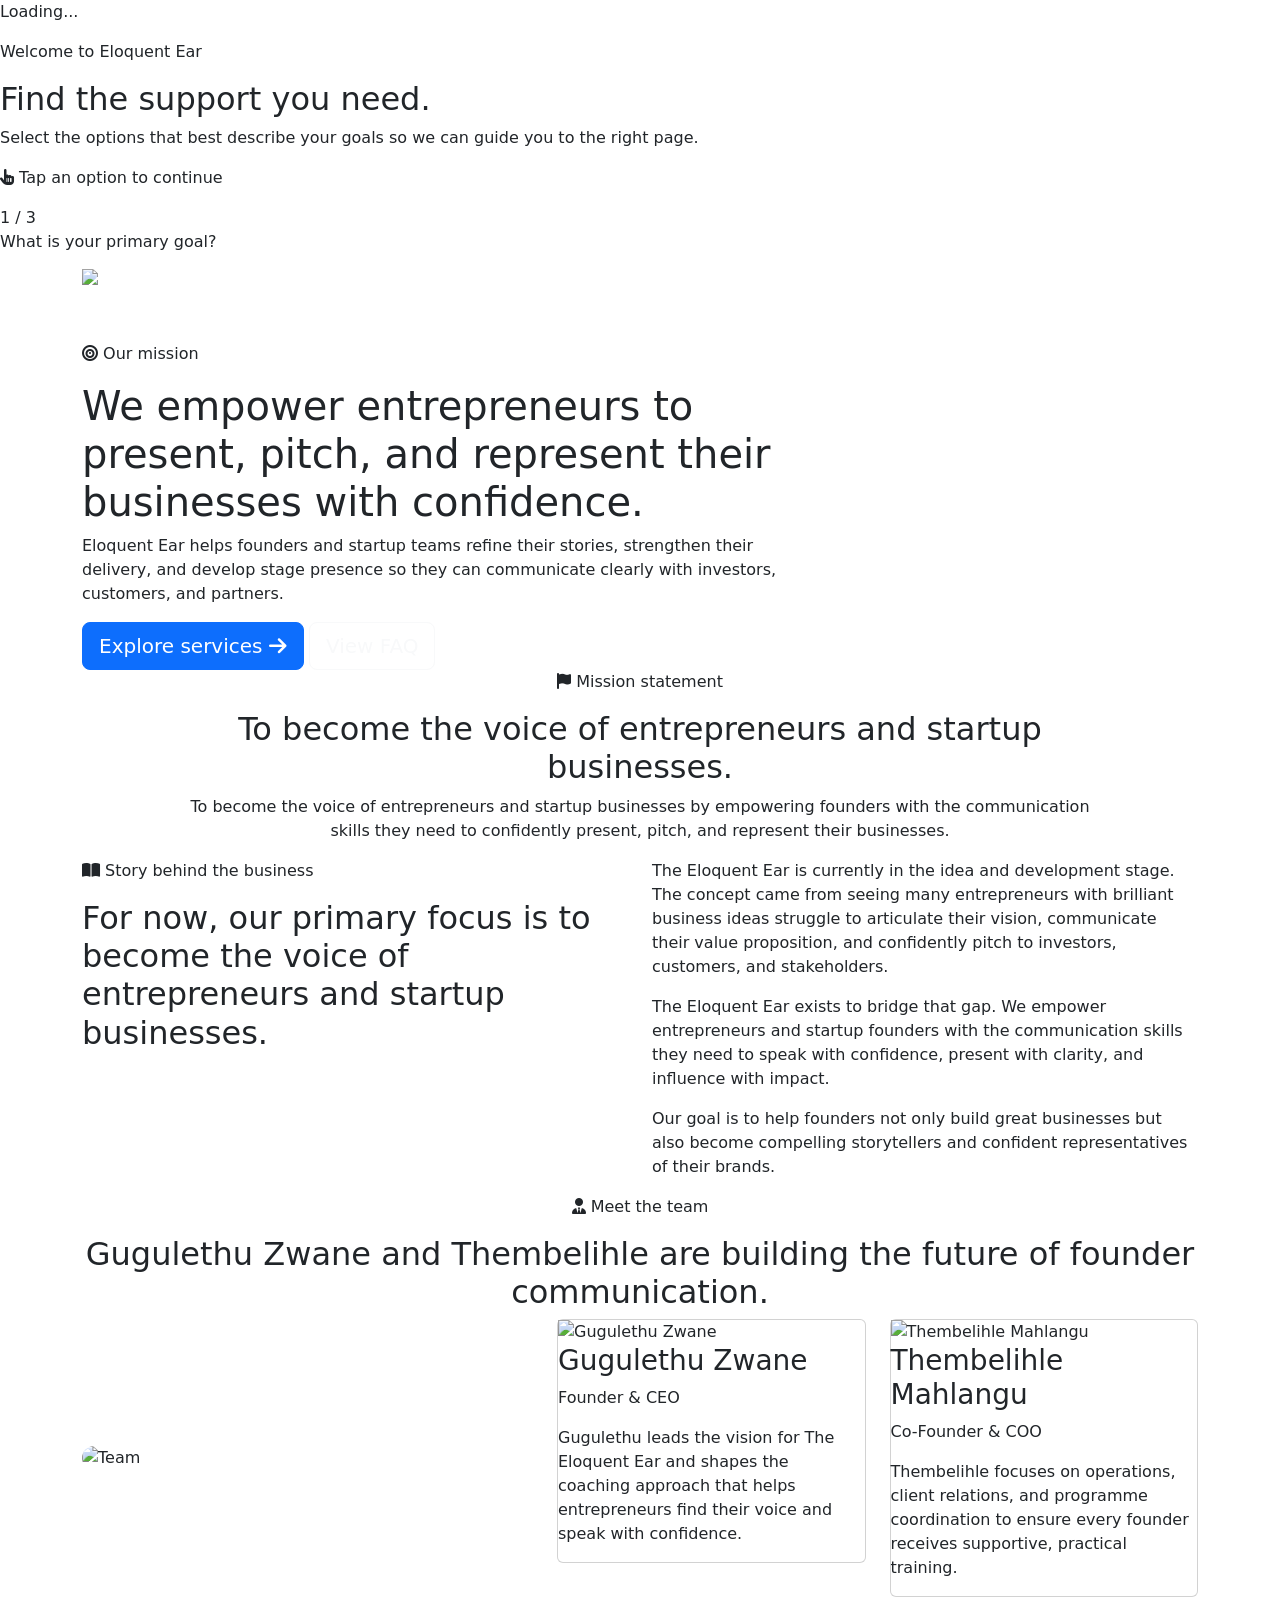
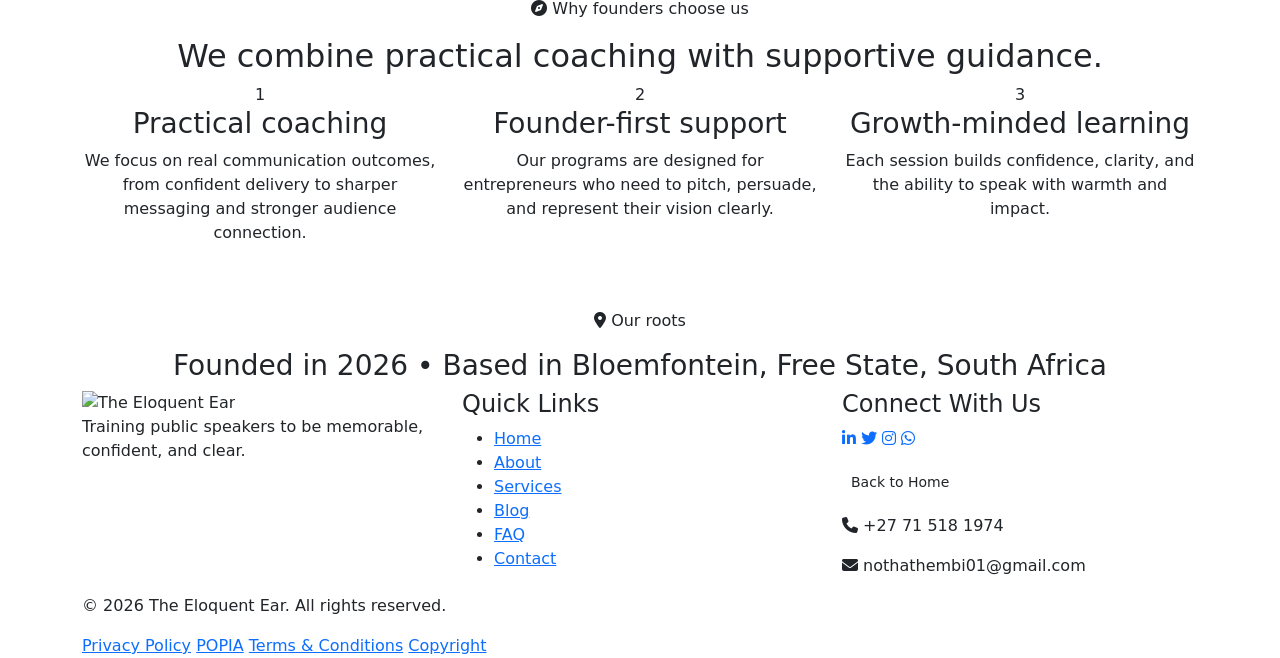
==== about.html @ 341767f8 "Add files via upload" ====
<!DOCTYPE html>
<html lang="en">
<head>
  <meta charset="UTF-8" />
  <meta name="viewport" content="width=device-width, initial-scale=1.0" />
  <title>About The Eloquent Ear | Public Speaking Training</title>
  
  <!-- Bootstrap 5 -->
  <link href="https://cdn.jsdelivr.net/npm/bootstrap@5.3.0/dist/css/bootstrap.min.css" rel="stylesheet" />
  <!-- Font Awesome 6 -->
  <link rel="stylesheet" href="https://cdnjs.cloudflare.com/ajax/libs/font-awesome/6.4.0/css/all.min.css" />
  <!-- Google Fonts -->
  <link href="https://fonts.googleapis.com/css2?family=Inter:wght@300;400;600;700;800;900&display=swap" rel="stylesheet" />
  <!-- Custom CSS -->
  <link rel="stylesheet" href="../assets/css/styles.css" />
  <link rel="icon" type="image/svg+xml" href="../assets/images/favicon.svg" />
  <meta name="description" content="About Eloquent Ear — our mission to empower entrepreneurs with confident communication, coaching and workshops." />
  <meta property="og:title" content="About | Eloquent Ear" />
  <meta property="og:description" content="Learn about Eloquent Ear's mission to help founders communicate with confidence." />
  <meta property="og:image" content="../assets/images/team-photo.png" />
  <link rel="canonical" href="https://yourdomain.com/eloquent-ear/about.html" />
</head>
<body>
  <!-- Loading Screen -->
  <div id="loader" class="loader-wrapper">
    <div class="loader"><span></span><span></span><span></span><span></span></div>
    <p class="loader-text">Loading...</p>
  </div>

  <!-- Entry Quiz Overlay -->
  <div id="entryQuizOverlay" class="entry-quiz-overlay">
    <div class="entry-quiz-card">
      <p class="eyebrow">Welcome to Eloquent Ear</p>
      <h2 class="gradient-text">Find the support you need.</h2>
      <p>Select the options that best describe your goals so we can guide you to the right page.</p>
      <p class="quiz-instructions"><i class="fas fa-hand-pointer"></i> Tap an option to continue</p>
      <div class="quiz-summary">
        <span id="quizStep">1</span> / 3
      </div>
      <div id="quizQuestion" class="quiz-question">What is your primary goal?</div>
      <div id="quizOptions" class="quiz-options"></div>
    </div>
  </div>

  <!-- Navigation -->
  <nav class="navbar navbar-expand-lg navbar-dark sticky-top">
    <div class="container">
      <a class="navbar-brand" href="./index.html">
        <img src="../assets/images/logo.png" alt="The Eloquent Ear" class="brand-logo" />
        <div>
          <span class="brand-name">The Eloquent Ear</span>
          <small class="brand-tagline">Public speaking training</small>
        </div>
      </a>
      <button class="navbar-toggler" type="button" data-bs-toggle="collapse" data-bs-target="#navbarNav">
        <span class="navbar-toggler-icon"></span>
      </button>
      <div class="collapse navbar-collapse" id="navbarNav">
        <ul class="navbar-nav ms-auto">
          <li class="nav-item"><a class="nav-link" href="./index.html">Home</a></li>
          <li class="nav-item"><a class="nav-link active" href="./about.html">About</a></li>
          <li class="nav-item"><a class="nav-link" href="./services.html">Services</a></li>
          <li class="nav-item"><a class="nav-link" href="./faq.html">FAQ</a></li>
          <li class="nav-item">
            <a class="nav-link btn-nav-cta" href="./contact.html">
              <i class="fas fa-envelope"></i> Contact
            </a>
          </li>
        </ul>
      </div>
    </div>
  </nav>

  <!-- Hero Section -->
  <section class="hero-section about-hero">
    <div class="container">
      <div class="row align-items-center min-vh-60">
        <div class="col-lg-8" data-aos="fade-up">
          <p class="eyebrow"><i class="fas fa-bullseye"></i> Our mission</p>
          <h1 class="hero-title">
            We empower entrepreneurs to <span class="gradient-text">present, pitch,</span> and represent their businesses with confidence.
          </h1>
          <p class="hero-text">
            Eloquent Ear helps founders and startup teams refine their stories, strengthen their delivery, 
            and develop stage presence so they can communicate clearly with investors, customers, and partners.
          </p>
          <div class="hero-actions">
            <a href="services.html" class="btn btn-primary btn-lg">Explore services <i class="fas fa-arrow-right"></i></a>
            <a href="faq.html" class="btn btn-outline-light btn-lg">View FAQ</a>
          </div>
        </div>
      </div>
    </div>
  </section>

  <!-- Mission Statement -->
  <section class="section mission-section">
    <div class="container">
      <div class="row justify-content-center">
        <div class="col-lg-10 text-center" data-aos="fade-up">
          <p class="eyebrow"><i class="fas fa-flag"></i> Mission statement</p>
          <h2 class="mission-title">To become the voice of entrepreneurs and startup businesses.</h2>
          <div class="mission-card">
            <p>To become the voice of entrepreneurs and startup businesses by empowering founders with the communication skills they need to confidently present, pitch, and represent their businesses.</p>
          </div>
        </div>
      </div>
    </div>
  </section>

  <!-- Story Section -->
  <section class="section story-section">
    <div class="container">
      <div class="row">
        <div class="col-lg-6" data-aos="fade-right">
          <p class="eyebrow"><i class="fas fa-book-open"></i> Story behind the business</p>
          <h2>For now, our primary focus is to become the voice of entrepreneurs and startup businesses.</h2>
        </div>
        <div class="col-lg-6" data-aos="fade-left">
          <div class="story-content">
            <p>The Eloquent Ear is currently in the idea and development stage. The concept came from seeing many entrepreneurs with brilliant business ideas struggle to articulate their vision, communicate their value proposition, and confidently pitch to investors, customers, and stakeholders.</p>
            <p>The Eloquent Ear exists to bridge that gap. We empower entrepreneurs and startup founders with the communication skills they need to speak with confidence, present with clarity, and influence with impact.</p>
            <p>Our goal is to help founders not only build great businesses but also become compelling storytellers and confident representatives of their brands.</p>
          </div>
        </div>
      </div>
    </div>
  </section>

  <!-- Team Section -->
  <section class="section team-section">
    <div class="container">
      <div class="text-center section-heading" data-aos="fade-up">
        <p class="eyebrow"><i class="fas fa-user-tie"></i> Meet the team</p>
        <h2>Gugulethu Zwane and Thembelihle are building the future of <span class="gradient-text">founder communication</span>.</h2>
      </div>
      <div class="row g-4 align-items-center">
        <div class="col-lg-5" data-aos="fade-right">
          <img src="../assets/images/team-photo.png" alt="Team" class="team-photo img-fluid rounded-4" />
        </div>
        <div class="col-lg-7" data-aos="fade-left">
          <div class="row g-4">
            <div class="col-md-6">
              <div class="card team-card">
                <img src="../assets/images/gugulethu.jpeg" alt="Gugulethu Zwane" class="team-profile-image" />
                <h3>Gugulethu Zwane</h3>
                <p class="team-role">Founder & CEO</p>
                <p>Gugulethu leads the vision for The Eloquent Ear and shapes the coaching approach that helps entrepreneurs find their voice and speak with confidence.</p>
              </div>
            </div>
            <div class="col-md-6">
              <div class="card team-card">
                <img src="../assets/images/thembelihle.jpeg" alt="Thembelihle Mahlangu" class="team-profile-image" />
                <h3>Thembelihle Mahlangu</h3>
                <p class="team-role">Co-Founder & COO</p>
                <p>Thembelihle focuses on operations, client relations, and programme coordination to ensure every founder receives supportive, practical training.</p>
              </div>
            </div>
          </div>
        </div>
      </div>
    </div>
  </section>

  <!-- Additional Information -->
  <section class="section approach-section">
    <div class="container">
      <div class="text-center section-heading" data-aos="fade-up">
        <p class="eyebrow"><i class="fas fa-compass"></i> Why founders choose us</p>
        <h2>We combine <span class="gradient-text">practical coaching</span> with supportive guidance.</h2>
      </div>
      <div class="row g-4">
        <div class="col-md-4" data-aos="fade-up" data-aos-delay="100">
          <div class="process-step text-center">
            <div class="step-number">1</div>
            <h3>Practical coaching</h3>
            <p>We focus on real communication outcomes, from confident delivery to sharper messaging and stronger audience connection.</p>
          </div>
        </div>
        <div class="col-md-4" data-aos="fade-up" data-aos-delay="200">
          <div class="process-step text-center">
            <div class="step-number">2</div>
            <h3>Founder-first support</h3>
            <p>Our programs are designed for entrepreneurs who need to pitch, persuade, and represent their vision clearly.</p>
          </div>
        </div>
        <div class="col-md-4" data-aos="fade-up" data-aos-delay="300">
          <div class="process-step text-center">
            <div class="step-number">3</div>
            <h3>Growth-minded learning</h3>
            <p>Each session builds confidence, clarity, and the ability to speak with warmth and impact.</p>
          </div>
        </div>
      </div>
      <div class="text-center mt-5" data-aos="fade-up">
        <p class="eyebrow"><i class="fas fa-map-marker-alt"></i> Our roots</p>
        <h3>Founded in 2026 • Based in Bloemfontein, Free State, South Africa</h3>
      </div>
    </div>
  </section>

  <!-- Footer -->
  <footer class="site-footer">
    <div class="container">
      <div class="row">
        <div class="col-md-4">
          <img src="../assets/images/logo.png" alt="The Eloquent Ear" class="footer-logo" />
          <p class="footer-about">Training public speakers to be memorable, confident, and clear.</p>
        </div>
        <div class="col-md-4">
          <h4>Quick Links</h4>
          <ul class="footer-links">
            <li><a href="./index.html">Home</a></li>
            <li><a href="./about.html">About</a></li>
            <li><a href="./services.html">Services</a></li>
            <li><a href="./blog.html">Blog</a></li>
            <li><a href="./faq.html">FAQ</a></li>
            <li><a href="./contact.html">Contact</a></li>
          </ul>
        </div>
        <div class="col-md-4">
          <h4>Connect With Us</h4>
          <div class="social-links">
            <a href="https://www.linkedin.com/" class="social-link" target="_blank" rel="noopener noreferrer" aria-label="Visit LinkedIn"><i class="fab fa-linkedin-in"></i></a>
            <a href="https://x.com/" class="social-link" target="_blank" rel="noopener noreferrer" aria-label="Visit X"><i class="fab fa-twitter"></i></a>
            <a href="https://www.instagram.com/" class="social-link" target="_blank" rel="noopener noreferrer" aria-label="Visit Instagram"><i class="fab fa-instagram"></i></a>
            <a href="https://api.whatsapp.com/send?phone=27715181974" class="social-link" target="_blank" rel="noopener noreferrer" aria-label="Contact on WhatsApp"><i class="fab fa-whatsapp"></i></a>
          </div>
          <p class="mt-3"><a href="./index.html" class="btn btn-outline-gold btn-sm">Back to Home</a></p>
          <p class="footer-contact"><i class="fas fa-phone"></i> +27 71 518 1974</p>
          <p class="footer-contact"><i class="fas fa-envelope"></i> nothathembi01@gmail.com</p>
        </div>
      </div>
      <div class="footer-bottom">
        <p>&copy; 2026 The Eloquent Ear. All rights reserved.</p>
        <div class="footer-legal-links">
          <a href="legal.html#privacy-policy">Privacy Policy</a>
          <a href="legal.html#popia-notice">POPIA</a>
          <a href="legal.html#terms-conditions">Terms & Conditions</a>
          <a href="legal.html#copyright-policy">Copyright</a>
        </div>
      </div>
    </div>
  </footer>

  <script src="https://cdn.jsdelivr.net/npm/bootstrap@5.3.0/dist/js/bootstrap.bundle.min.js"></script>
  <script src="../assets/js/script.js"></script>
</body>
</html>
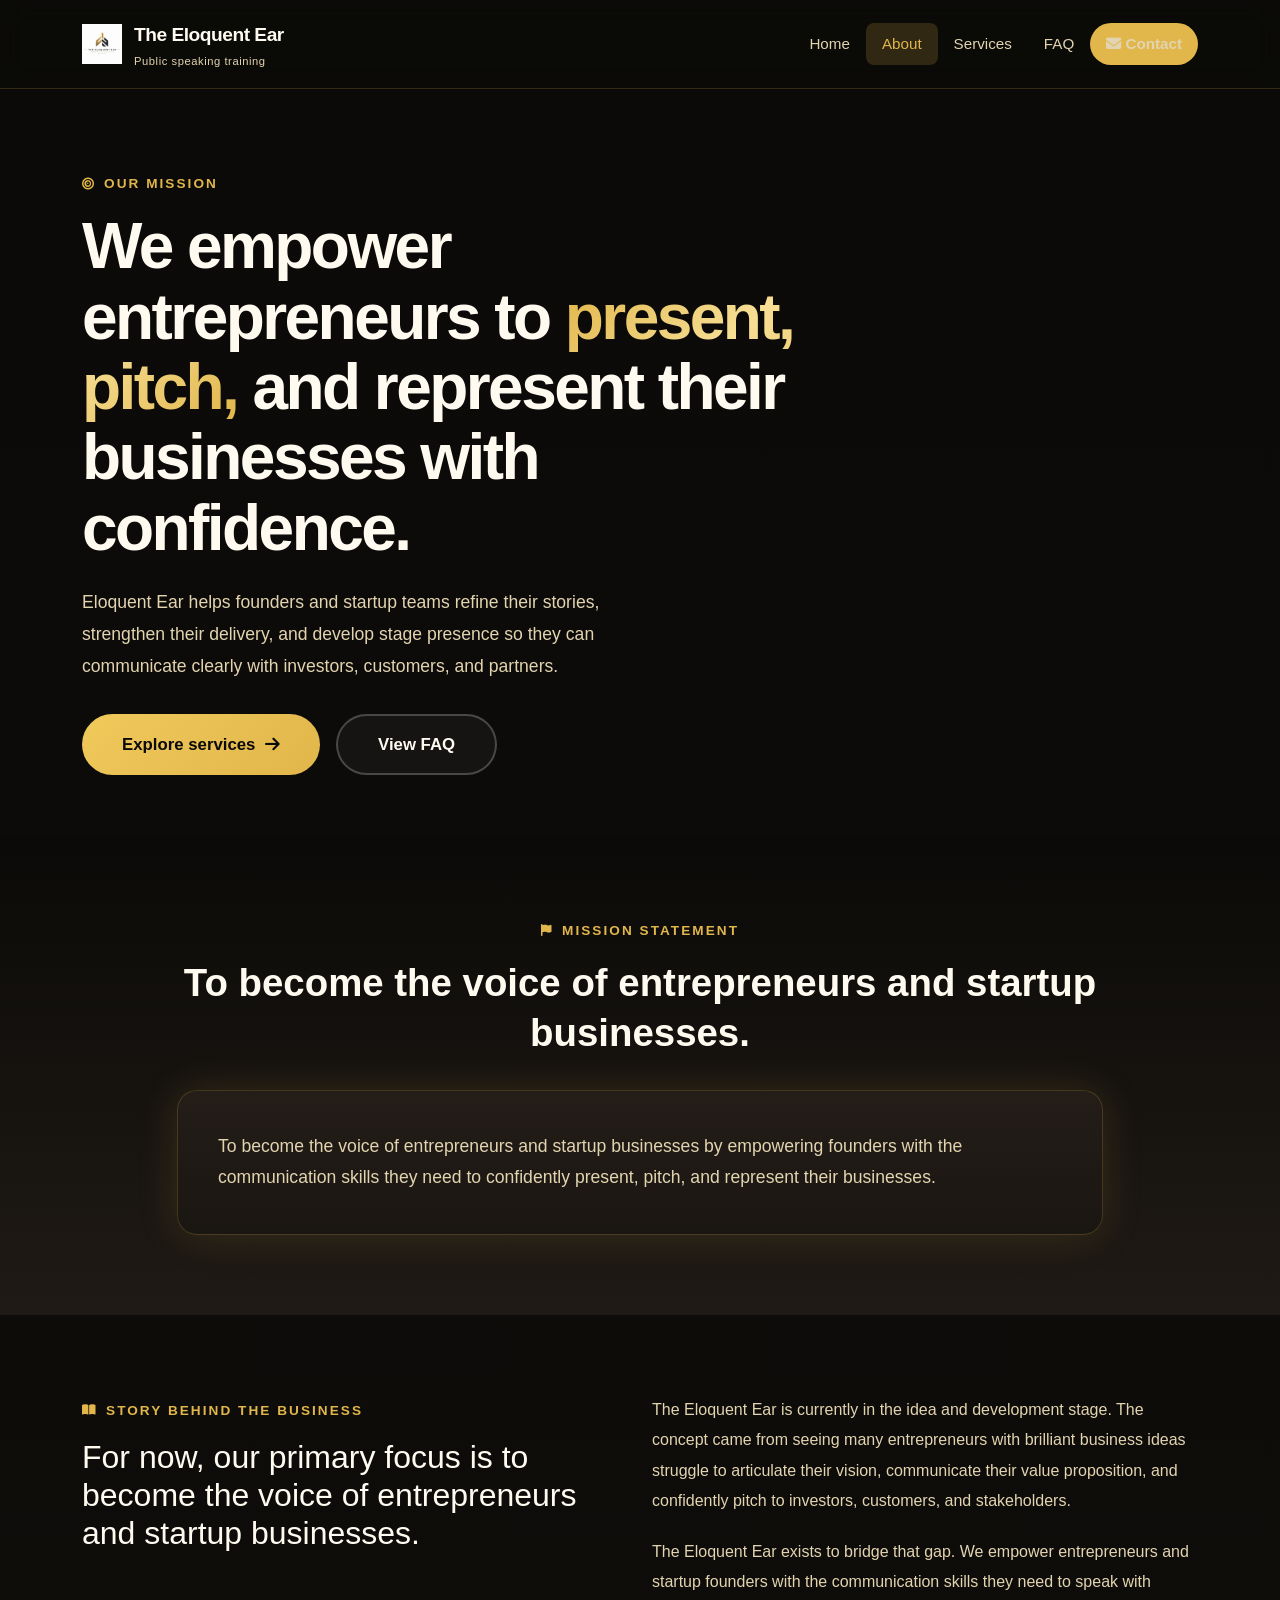
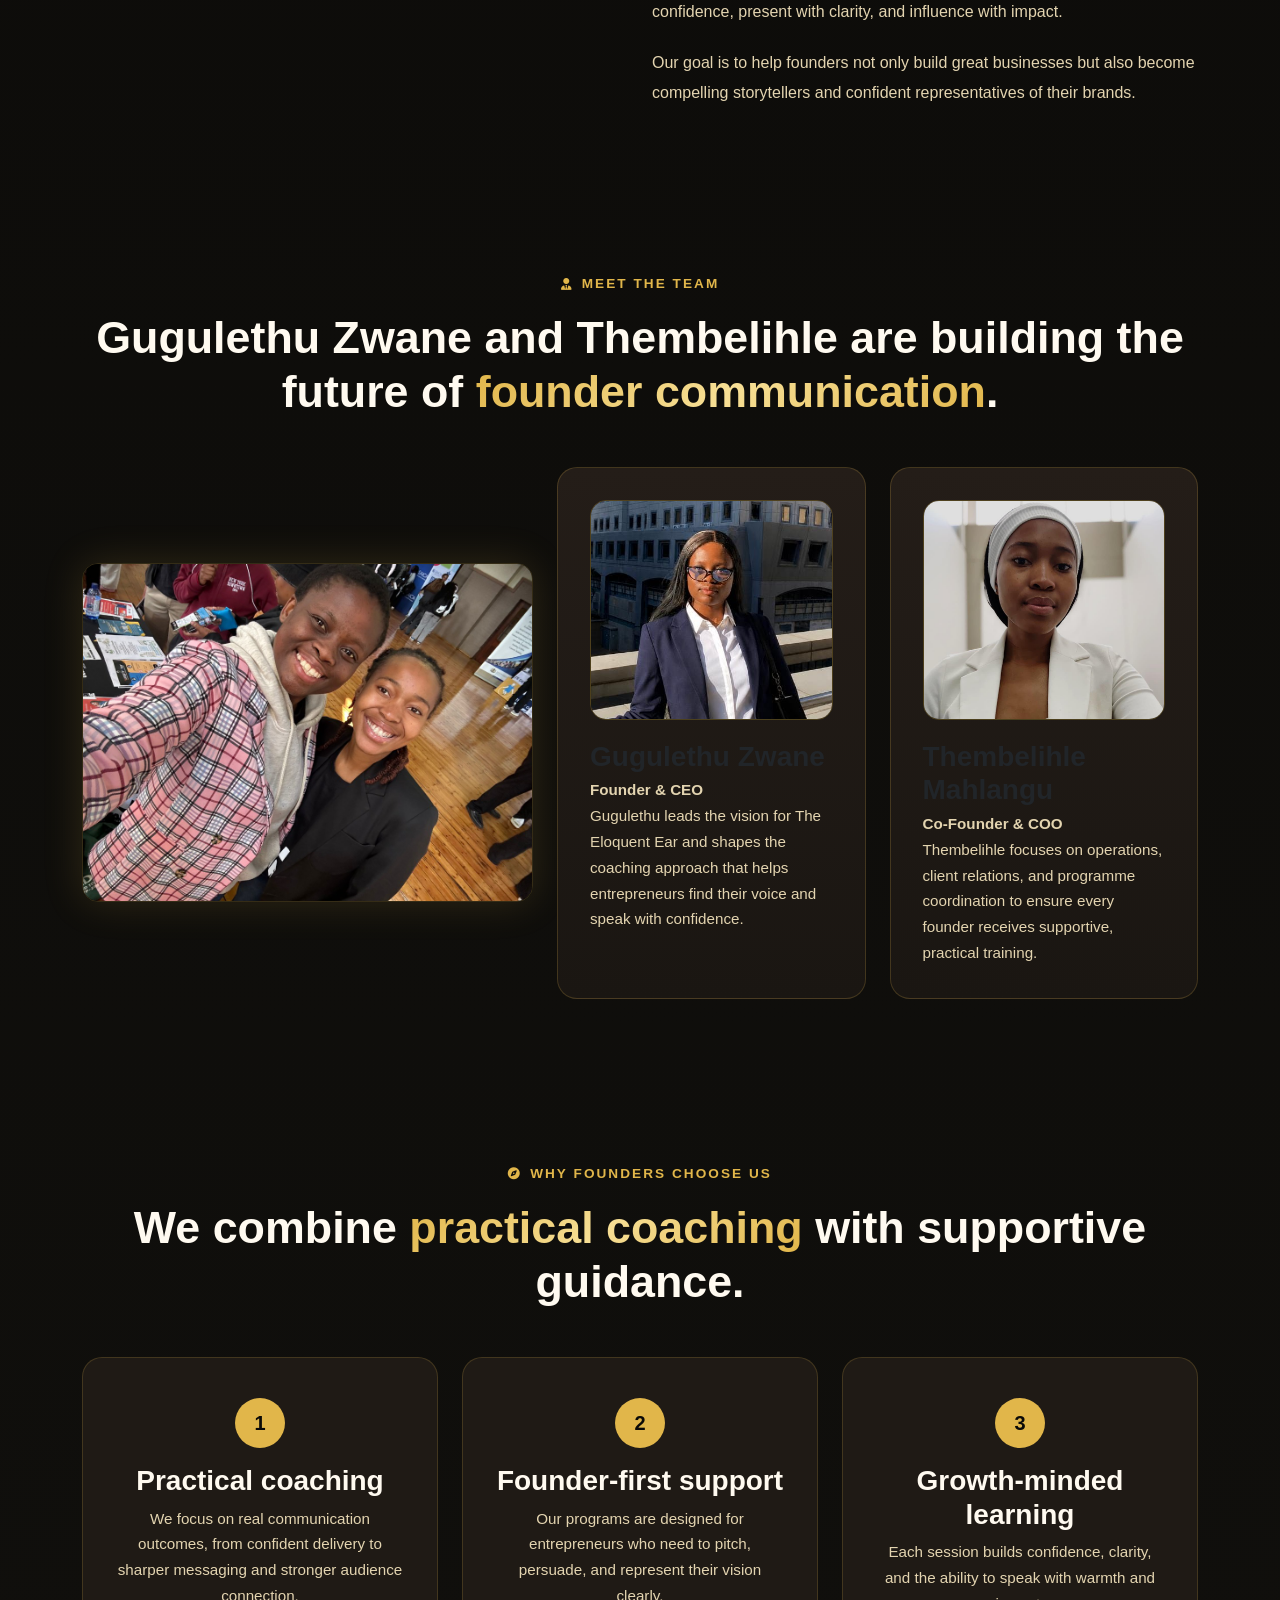
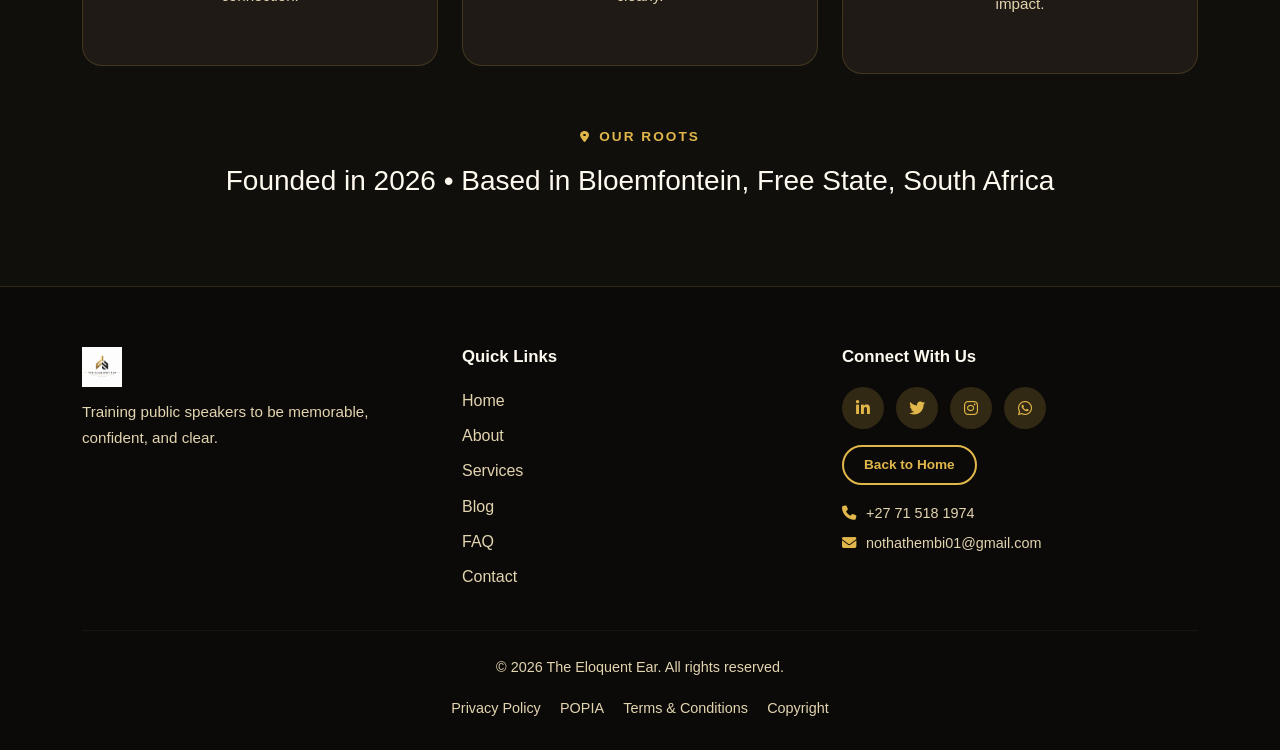
==== commit 9225111e: "Add selected projects to portfolio Co-authored-by: Copilot App <223556219+Copilot@users.noreply.gith" ====
--- a/about.html
+++ b/about.html
@@ -13,12 +13,12 @@
   <!-- Google Fonts -->
   <link href="https://fonts.googleapis.com/css2?family=Inter:wght@300;400;600;700;800;900&display=swap" rel="stylesheet" />
   <!-- Custom CSS -->
-  <link rel="stylesheet" href="../assets/css/styles.css" />
-  <link rel="icon" type="image/svg+xml" href="../assets/images/favicon.svg" />
+  <link rel="stylesheet" href="styles.css" />
+  <link rel="icon" type="image/png" href="logo.png" />
   <meta name="description" content="About Eloquent Ear — our mission to empower entrepreneurs with confident communication, coaching and workshops." />
   <meta property="og:title" content="About | Eloquent Ear" />
   <meta property="og:description" content="Learn about Eloquent Ear's mission to help founders communicate with confidence." />
-  <meta property="og:image" content="../assets/images/team-photo.png" />
+  <meta property="og:image" content="team-photo.png" />
   <link rel="canonical" href="https://yourdomain.com/eloquent-ear/about.html" />
 </head>
 <body>
@@ -47,7 +47,7 @@
   <nav class="navbar navbar-expand-lg navbar-dark sticky-top">
     <div class="container">
       <a class="navbar-brand" href="./index.html">
-        <img src="../assets/images/logo.png" alt="The Eloquent Ear" class="brand-logo" />
+        <img src="logo.png" alt="The Eloquent Ear" class="brand-logo" />
         <div>
           <span class="brand-name">The Eloquent Ear</span>
           <small class="brand-tagline">Public speaking training</small>
@@ -137,13 +137,13 @@
       </div>
       <div class="row g-4 align-items-center">
         <div class="col-lg-5" data-aos="fade-right">
-          <img src="../assets/images/team-photo.png" alt="Team" class="team-photo img-fluid rounded-4" />
+          <img src="team-photo.png" alt="Team" class="team-photo img-fluid rounded-4" />
         </div>
         <div class="col-lg-7" data-aos="fade-left">
           <div class="row g-4">
             <div class="col-md-6">
               <div class="card team-card">
-                <img src="../assets/images/gugulethu.jpeg" alt="Gugulethu Zwane" class="team-profile-image" />
+                <img src="gugulethu.jpeg" alt="Gugulethu Zwane" class="team-profile-image" />
                 <h3>Gugulethu Zwane</h3>
                 <p class="team-role">Founder & CEO</p>
                 <p>Gugulethu leads the vision for The Eloquent Ear and shapes the coaching approach that helps entrepreneurs find their voice and speak with confidence.</p>
@@ -151,7 +151,7 @@
             </div>
             <div class="col-md-6">
               <div class="card team-card">
-                <img src="../assets/images/thembelihle.jpeg" alt="Thembelihle Mahlangu" class="team-profile-image" />
+                <img src="thembelihle.jpeg" alt="Thembelihle Mahlangu" class="team-profile-image" />
                 <h3>Thembelihle Mahlangu</h3>
                 <p class="team-role">Co-Founder & COO</p>
                 <p>Thembelihle focuses on operations, client relations, and programme coordination to ensure every founder receives supportive, practical training.</p>
@@ -205,7 +205,7 @@
     <div class="container">
       <div class="row">
         <div class="col-md-4">
-          <img src="../assets/images/logo.png" alt="The Eloquent Ear" class="footer-logo" />
+          <img src="logo.png" alt="The Eloquent Ear" class="footer-logo" />
           <p class="footer-about">Training public speakers to be memorable, confident, and clear.</p>
         </div>
         <div class="col-md-4">
@@ -245,6 +245,6 @@
   </footer>
 
   <script src="https://cdn.jsdelivr.net/npm/bootstrap@5.3.0/dist/js/bootstrap.bundle.min.js"></script>
-  <script src="../assets/js/script.js"></script>
+  <script src="script.js"></script>
 </body>
 </html>
--- a/styles.css
+++ b/styles.css
@@ -0,0 +1,1348 @@
+/* ============================================
+   ROOT VARIABLES & RESET
+   ============================================ */
+:root {
+  --bg-dark: #0b0a08;
+  --bg-surface: #16120f;
+  --bg-card: #1f1a15;
+  --text-light: #fffaf0;
+  --text-muted: #e3d4b0;
+  --gold: #e1b64a;
+  --gold-rgb: 225, 182, 74;
+  --gold-soft: rgba(225, 182, 74, 0.18);
+  --gold-soft-strong: rgba(225, 182, 74, 0.28);
+  --gradient-main: linear-gradient(135deg, #e1b64a, #f7df95, #e1b64a);
+  --shadow-gold: 0 0 40px rgba(225, 182, 74, 0.16);
+  --radius: 20px;
+  --radius-sm: 12px;
+  --transition: all 0.3s cubic-bezier(0.4, 0, 0.2, 1);
+}
+
+* {
+  margin: 0;
+  padding: 0;
+  box-sizing: border-box;
+}
+
+html {
+  scroll-behavior: smooth;
+}
+
+body {
+  font-family: 'Inter', -apple-system, BlinkMacSystemFont, sans-serif;
+  background: linear-gradient(180deg, #0b0a08 0%, #11100d 100%);
+  color: var(--text-light);
+  line-height: 1.7;
+  overflow-x: hidden;
+  min-height: 100vh;
+}
+
+img {
+  max-width: 100%;
+  display: block;
+}
+
+/* ============================================
+   LOADING SCREEN
+   ============================================ */
+.loader-wrapper {
+  position: fixed;
+  top: 0;
+  left: 0;
+  width: 100%;
+  height: 100%;
+  background: var(--bg-dark);
+  display: flex;
+  flex-direction: column;
+  align-items: center;
+  justify-content: center;
+  z-index: 9999;
+  transition: opacity 0.6s ease, visibility 0.6s ease;
+}
+
+.loader-wrapper.hidden {
+  opacity: 0;
+  visibility: hidden;
+  pointer-events: none;
+}
+
+.loader {
+  display: flex;
+  gap: 12px;
+}
+
+.loader span {
+  width: 16px;
+  height: 16px;
+  border-radius: 50%;
+  background: var(--gold);
+  animation: loaderBounce 1.4s ease-in-out infinite both;
+}
+
+.loader span:nth-child(1) { animation-delay: -0.32s; }
+.loader span:nth-child(2) { animation-delay: -0.16s; }
+.loader span:nth-child(3) { animation-delay: 0s; }
+.loader span:nth-child(4) { animation-delay: 0.16s; }
+
+@keyframes loaderBounce {
+  0%, 80%, 100% { transform: scale(0); opacity: 0.5; }
+  40% { transform: scale(1); opacity: 1; }
+}
+
+.loader-text {
+  margin-top: 20px;
+  color: var(--text-muted);
+  font-weight: 300;
+  letter-spacing: 0.2em;
+  text-transform: uppercase;
+  font-size: 0.85rem;
+}
+
+/* ============================================
+   ENTRY QUIZ OVERLAY
+   ============================================ */
+.entry-quiz-overlay {
+  position: fixed;
+  inset: 0;
+  background: rgba(8, 7, 7, 0.97);
+  display: none;
+  align-items: center;
+  justify-content: center;
+  padding: 2rem;
+  z-index: 1000;
+  backdrop-filter: blur(10px);
+}
+
+.entry-quiz-overlay.active {
+  display: flex;
+}
+
+.entry-quiz-card {
+  width: min(640px, 100%);
+  padding: 2.5rem;
+  border-radius: 32px;
+  background: var(--bg-surface);
+  border: 1px solid var(--gold-soft);
+  box-shadow: var(--shadow-gold);
+  animation: quizSlideUp 0.4s ease;
+}
+
+@keyframes quizSlideUp {
+  from { transform: translateY(30px); opacity: 0; }
+  to { transform: translateY(0); opacity: 1; }
+}
+
+.entry-quiz-card h2 {
+  margin-top: 0.5rem;
+  font-weight: 800;
+}
+
+.entry-quiz-card p {
+  color: var(--text-muted);
+}
+
+.quiz-summary {
+  margin: 1.5rem 0 0.5rem;
+  color: var(--gold);
+  font-weight: 700;
+  font-size: 0.9rem;
+}
+
+.quiz-instructions {
+  color: var(--text-muted);
+  margin-top: 0.5rem;
+  font-size: 0.9rem;
+}
+
+.quiz-instructions i {
+  color: var(--gold);
+  margin-right: 6px;
+}
+
+.quiz-question {
+  color: var(--text-light);
+  font-size: 1.15rem;
+  font-weight: 600;
+  margin-bottom: 1rem;
+}
+
+.quiz-options {
+  display: grid;
+  gap: 0.75rem;
+  margin: 1rem 0 1.5rem;
+}
+
+.quiz-answer {
+  width: 100%;
+  text-align: left;
+  padding: 1rem 1.2rem;
+  border-radius: var(--radius-sm);
+  background: var(--gold-soft);
+  color: var(--text-light);
+  border: 1px solid rgba(225, 182, 74, 0.25);
+  transition: var(--transition);
+  cursor: pointer;
+  font-family: inherit;
+  font-size: 1rem;
+}
+
+.quiz-answer:hover {
+  transform: translateX(8px);
+  background: rgba(212, 175, 55, 0.25);
+  border-color: var(--gold);
+}
+
+.quiz-answer.selected {
+  background: var(--gold-soft-strong);
+  border-color: var(--gold);
+  box-shadow: 0 0 20px rgba(225, 182, 74, 0.14);
+}
+
+body.quiz-open {
+  overflow: hidden;
+}
+
+/* ============================================
+   NAVIGATION
+   ============================================ */
+.navbar {
+  background: rgba(11, 10, 8, 0.9);
+  backdrop-filter: blur(12px);
+  border-bottom: 1px solid rgba(225, 182, 74, 0.2);
+  padding: 0.75rem 0;
+  transition: var(--transition);
+}
+
+.navbar-brand {
+  display: flex;
+  align-items: center;
+  gap: 0.75rem;
+}
+
+.brand-logo {
+  height: 40px;
+  width: auto;
+}
+
+.brand-name {
+  font-weight: 800;
+  font-size: 1.2rem;
+  color: var(--text-light);
+  letter-spacing: -0.5px;
+}
+
+.brand-tagline {
+  display: block;
+  font-size: 0.7rem;
+  color: var(--text-muted);
+  font-weight: 300;
+  letter-spacing: 0.05em;
+}
+
+.navbar-nav .nav-link {
+  color: var(--text-muted) !important;
+  font-weight: 500;
+  padding: 0.5rem 1rem !important;
+  transition: var(--transition);
+  border-radius: 8px;
+  font-size: 0.95rem;
+}
+
+.navbar-nav .nav-link:hover,
+.navbar-nav .nav-link.active {
+  color: var(--gold) !important;
+  background: var(--gold-soft);
+}
+
+.btn-nav-cta {
+  background: var(--gold) !important;
+  color: var(--bg-dark) !important;
+  border-radius: 999px !important;
+  padding: 0.5rem 1.5rem !important;
+  font-weight: 600 !important;
+  transition: var(--transition);
+}
+
+.btn-nav-cta:hover {
+  transform: scale(1.05);
+  box-shadow: var(--shadow-gold);
+  color: var(--bg-dark) !important;
+}
+
+/* ============================================
+   HERO SECTION
+   ============================================ */
+.hero-section {
+  position: relative;
+  padding: 80px 0 60px;
+  overflow: hidden;
+}
+
+.min-vh-75 {
+/* Center hero-card content vertically and ensure full-height alignment */
+.hero-card {
+  display: flex;
+  flex-direction: column;
+  justify-content: center;
+  height: 100%;
+}
+  min-height: 75vh;
+}
+
+.min-vh-60 {
+  min-height: 60vh;
+}
+/* Ensure icons and text inside hero buttons align */
+.hero-actions .btn {
+  display: inline-flex;
+  align-items: center;
+  gap: 0.6rem;
+}
+
+.min-vh-50 {
+  min-height: 50vh;
+}
+
+/* Footer spacing and alignment improvements */
+.site-footer .row {
+  align-items: flex-start;
+}
+
+@media (max-width: 767px) {
+  .site-footer .row {
+    text-align: center;
+    align-items: center;
+  }
+  .site-footer .col-md-4 {
+    margin-bottom: 1.25rem;
+  }
+}
+.hero-title {
+  font-size: clamp(2.5rem, 5vw, 4.5rem);
+  font-weight: 900;
+  line-height: 1.1;
+  letter-spacing: -0.04em;
+  margin-bottom: 1.5rem;
+}
+
+.gradient-text {
+  background: var(--gradient-main);
+  -webkit-background-clip: text;
+  -webkit-text-fill-color: transparent;
+  background-clip: text;
+}
+
+.eyebrow {
+  display: inline-flex;
+  align-items: center;
+  gap: 8px;
+  text-transform: uppercase;
+  letter-spacing: 0.15em;
+  color: var(--gold);
+  font-size: 0.85rem;
+  font-weight: 600;
+  margin-bottom: 1rem;
+}
+
+.eyebrow i {
+  font-size: 0.75rem;
+}
+
+.hero-text {
+  font-size: 1.1rem;
+  color: var(--text-muted);
+  max-width: 600px;
+  line-height: 1.8;
+}
+
+.hero-actions {
+  display: flex;
+  flex-wrap: wrap;
+  gap: 1rem;
+  margin-top: 2rem;
+}
+
+/* Buttons */
+.btn {
+  border-radius: 999px;
+  padding: 0.75rem 2rem;
+  font-weight: 600;
+  transition: var(--transition);
+  border: none;
+}
+
+.btn-primary {
+  background: linear-gradient(135deg, #f0c95b, var(--gold));
+  color: var(--bg-dark);
+}
+
+.btn-primary:hover {
+  background: linear-gradient(135deg, #f6dc84, #f0c95b);
+  transform: translateY(-2px);
+  box-shadow: var(--shadow-gold);
+  color: var(--bg-dark);
+}
+
+.btn-outline-light {
+  border: 2px solid rgba(255, 255, 255, 0.22);
+  color: var(--text-light);
+  background: rgba(255, 255, 255, 0.04);
+}
+
+.btn-outline-light:hover {
+  background: rgba(255, 255, 255, 0.08);
+  border-color: var(--gold);
+  color: var(--gold);
+  transform: translateY(-2px);
+}
+
+.btn-outline-gold {
+  border: 2px solid var(--gold);
+  color: var(--gold);
+  background: transparent;
+}
+
+.btn-outline-gold:hover {
+  background: var(--gold);
+  color: var(--bg-dark);
+  transform: translateY(-2px);
+}
+
+.btn-lg {
+  padding: 1rem 2.5rem;
+  font-size: 1.05rem;
+}
+
+.btn-sm {
+  padding: 0.5rem 1.25rem;
+  font-size: 0.85rem;
+}
+
+/* Hero Card */
+.hero-card {
+  background: linear-gradient(180deg, #261f1a 0%, #1b1612 100%);
+  border-radius: var(--radius);
+  padding: 2rem;
+  border: 1px solid rgba(225, 182, 74, 0.2);
+  box-shadow: var(--shadow-gold);
+}
+
+.hero-card h3 {
+  font-weight: 700;
+  margin-bottom: 1.25rem;
+  display: flex;
+  align-items: center;
+  gap: 10px;
+}
+
+.hero-list {
+  list-style: none;
+  padding: 0;
+  margin: 0 0 1.5rem;
+}
+
+.hero-list li {
+  padding: 0.6rem 0;
+  display: flex;
+  align-items: center;
+  gap: 10px;
+  color: var(--text-muted);
+  border-bottom: 1px solid rgba(255, 255, 255, 0.03);
+}
+
+.hero-list li:last-child {
+  border-bottom: none;
+}
+
+.text-gold {
+  color: var(--gold);
+}
+
+.hero-stats {
+  display: flex;
+  gap: 2rem;
+  padding-top: 1.25rem;
+  border-top: 1px solid rgba(255, 255, 255, 0.05);
+}
+
+.stat-item {
+  text-align: center;
+}
+
+.stat-number {
+  display: block;
+  font-size: 1.8rem;
+  font-weight: 800;
+  color: var(--gold);
+}
+
+.stat-label {
+  font-size: 0.8rem;
+  color: var(--text-muted);
+  font-weight: 300;
+}
+
+/* Particles Background */
+.particles-bg {
+  position: absolute;
+  top: 0;
+  left: 0;
+  width: 100%;
+  height: 100%;
+  pointer-events: none;
+  overflow: hidden;
+}
+
+.particles-bg::before {
+  content: '';
+  position: absolute;
+  width: 200%;
+  height: 200%;
+  top: -50%;
+  left: -50%;
+  background-image: 
+    radial-gradient(2px 2px at 20% 30%, rgba(212, 175, 55, 0.3), transparent),
+    radial-gradient(2px 2px at 40% 70%, rgba(212, 175, 55, 0.2), transparent),
+    radial-gradient(2px 2px at 60% 20%, rgba(212, 175, 55, 0.25), transparent),
+    radial-gradient(2px 2px at 80% 60%, rgba(212, 175, 55, 0.15), transparent),
+    radial-gradient(2px 2px at 10% 80%, rgba(212, 175, 55, 0.2), transparent),
+    radial-gradient(2px 2px at 90% 10%, rgba(212, 175, 55, 0.3), transparent);
+  background-size: 200px 200px;
+  animation: particleFloat 60s linear infinite;
+  opacity: 0.6;
+}
+
+@keyframes particleFloat {
+  0% { transform: translate(0, 0) rotate(0deg); }
+  100% { transform: translate(-50%, -50%) rotate(360deg); }
+}
+
+/* ============================================
+   SECTIONS
+   ============================================ */
+.section {
+  padding: 80px 0;
+}
+
+.section-heading {
+  margin-bottom: 3rem;
+}
+
+.section-heading .eyebrow {
+  justify-content: center;
+}
+
+.section-heading h2 {
+  font-size: clamp(2rem, 3.5vw, 3rem);
+  font-weight: 800;
+  line-height: 1.2;
+  margin-bottom: 0.5rem;
+}
+
+.section-subtitle {
+  color: var(--text-muted);
+  font-size: 1.05rem;
+  max-width: 600px;
+  margin: 0 auto;
+}
+
+/* ============================================
+   SERVICE CARDS
+   ============================================ */
+.service-card {
+  background: linear-gradient(180deg, #241d18 0%, #1a1512 100%);
+  border: 1px solid rgba(225, 182, 74, 0.2);
+  border-radius: var(--radius);
+  padding: 2.5rem 2rem;
+  transition: var(--transition);
+}
+
+.service-card:hover {
+  transform: translateY(-8px);
+  border-color: var(--gold);
+  box-shadow: var(--shadow-gold);
+}
+
+.card-icon {
+  width: 70px;
+  height: 70px;
+  border-radius: 50%;
+  background: rgba(225, 182, 74, 0.14);
+  display: flex;
+  align-items: center;
+  justify-content: center;
+  margin: 0 auto 1.25rem;
+  font-size: 1.75rem;
+  color: var(--gold);
+  transition: var(--transition);
+}
+
+.service-card:hover .card-icon {
+  background: var(--gold);
+  color: var(--bg-dark);
+}
+
+.service-card h3 {
+  font-weight: 700;
+  margin-bottom: 0.75rem;
+}
+
+.service-card p {
+  color: var(--text-muted);
+  font-size: 0.95rem;
+}
+
+/* ============================================
+   PROJECT CARDS
+   ============================================ */
+.projects-section {
+  background: linear-gradient(180deg, rgba(225, 182, 74, 0.04), transparent);
+  border-top: 1px solid var(--gold-soft);
+  border-bottom: 1px solid var(--gold-soft);
+}
+
+.project-card {
+  background: linear-gradient(180deg, #241d18 0%, #1a1512 100%);
+  border: 1px solid rgba(225, 182, 74, 0.2);
+  border-radius: var(--radius);
+  padding: 2rem;
+  transition: var(--transition);
+}
+
+.project-card:hover {
+  transform: translateY(-8px);
+  border-color: var(--gold);
+  box-shadow: var(--shadow-gold);
+}
+
+.project-card .card-icon {
+  margin: 0 0 1.25rem;
+}
+
+.project-number {
+  color: var(--gold);
+  font-size: 0.75rem;
+  font-weight: 700;
+  letter-spacing: 0.12em;
+  text-transform: uppercase;
+}
+
+.project-card h3 {
+  font-weight: 700;
+  margin-bottom: 0.75rem;
+}
+
+.project-card p:not(.project-number) {
+  color: var(--text-muted);
+  font-size: 0.95rem;
+}
+
+/* ============================================
+   BLOG GALLERY / ACHIEVEMENTS
+   ============================================ */
+.blog-gallery-section {
+  position: relative;
+  background: linear-gradient(135deg, rgba(8, 7, 7, 0.96), rgba(26, 22, 22, 0.95));
+  border-top: 1px solid var(--gold-soft);
+  border-bottom: 1px solid var(--gold-soft);
+}
+
+.blog-gallery-section::before {
+  content: "";
+  position: absolute;
+  inset: 0;
+  background-image:
+    radial-gradient(circle at top left, rgba(212, 175, 55, 0.12), transparent 30%),
+    radial-gradient(circle at bottom right, rgba(212, 175, 55, 0.1), transparent 35%);
+  pointer-events: none;
+}
+
+.blog-post-card {
+  padding: 0;
+  overflow: hidden;
+  border: 1px solid rgba(212, 175, 55, 0.2);
+  background: rgba(18, 16, 16, 0.95);
+  box-shadow: 0 12px 40px rgba(0, 0, 0, 0.25);
+}
+
+.blog-card-image {
+  width: 100%;
+  height: 260px;
+  object-fit: cover;
+  display: block;
+}
+
+.blog-card-content {
+  padding: 1.5rem 1.5rem 1.75rem;
+}
+
+.blog-card-content h3 {
+  font-size: 1.2rem;
+  font-weight: 700;
+  margin-bottom: 0.6rem;
+  color: var(--text-light);
+}
+
+.blog-card-content p {
+  color: var(--text-muted);
+  margin-bottom: 0;
+  font-size: 0.95rem;
+}
+
+/* ============================================
+   TEAM PROFILE IMAGES
+   ============================================ */
+.team-profile-image {
+  width: 100%;
+  height: 220px;
+  object-fit: cover;
+  border-radius: 16px;
+  margin-bottom: 1.25rem;
+  border: 1px solid rgba(212, 175, 55, 0.25);
+}
+
+/* ============================================
+   PROCESS STEPS
+   ============================================ */
+.process-step {
+  background: var(--bg-card);
+  border-radius: var(--radius);
+  padding: 2.5rem 2rem;
+  border: 1px solid var(--gold-soft);
+  transition: var(--transition);
+}
+
+.process-step:hover {
+  border-color: var(--gold);
+  transform: translateY(-4px);
+}
+
+.step-number {
+  width: 50px;
+  height: 50px;
+  border-radius: 50%;
+  background: var(--gold);
+  color: var(--bg-dark);
+  display: inline-flex;
+  align-items: center;
+  justify-content: center;
+  font-size: 1.25rem;
+  font-weight: 800;
+  margin-bottom: 1rem;
+}
+
+.process-step h3 {
+  font-weight: 700;
+  margin-bottom: 0.5rem;
+}
+
+.process-step p {
+  color: var(--text-muted);
+  font-size: 0.95rem;
+}
+
+/* ============================================
+   CTA SECTION
+   ============================================ */
+.cta-section {
+  padding: 80px 0;
+  background: linear-gradient(180deg, rgba(225, 182, 74, 0.05), rgba(225, 182, 74, 0.1));
+  border-top: 1px solid rgba(225, 182, 74, 0.18);
+  border-bottom: 1px solid rgba(225, 182, 74, 0.18);
+}
+
+.cta-section h2 {
+  font-size: clamp(2rem, 3vw, 3rem);
+  font-weight: 800;
+}
+
+.cta-text {
+  color: var(--text-muted);
+  font-size: 1.1rem;
+  max-width: 600px;
+  margin: 0 auto 2rem;
+}
+
+/* ============================================
+   ABOUT PAGE
+   ============================================ */
+.mission-section {
+  background: linear-gradient(180deg, var(--bg-dark), var(--bg-card));
+}
+
+.mission-title {
+  font-size: clamp(1.8rem, 3vw, 2.8rem);
+  font-weight: 800;
+  line-height: 1.3;
+  margin-bottom: 2rem;
+}
+
+.mission-card {
+  background: linear-gradient(180deg, #241d18 0%, #1a1612 100%);
+  border: 1px solid rgba(225, 182, 74, 0.2);
+  border-radius: var(--radius);
+  padding: 2.5rem;
+  text-align: left;
+  box-shadow: var(--shadow-gold);
+}
+
+.mission-card p {
+  color: var(--text-muted);
+  font-size: 1.1rem;
+  line-height: 1.8;
+  margin: 0;
+}
+
+.story-section .story-content p {
+  color: var(--text-muted);
+  line-height: 1.9;
+  margin-bottom: 1.25rem;
+}
+
+.story-section .story-content p:last-child {
+  margin-bottom: 0;
+}
+
+/* Team */
+.team-photo {
+  border-radius: var(--radius);
+  border: 1px solid var(--gold-soft);
+  box-shadow: var(--shadow-gold);
+}
+
+.team-card {
+  background: linear-gradient(180deg, #241d18 0%, #1a1612 100%);
+  border: 1px solid rgba(225, 182, 74, 0.2);
+  border-radius: var(--radius);
+  padding: 2rem;
+  height: 100%;
+  transition: var(--transition);
+}
+
+.team-card:hover {
+  border-color: var(--gold);
+  transform: translateY(-4px);
+}
+
+.team-card-header {
+  font-size: 2.5rem;
+  color: var(--gold);
+  margin-bottom: 0.5rem;
+}
+
+.team-card h3 {
+  font-weight: 700;
+  margin-bottom: 0.25rem;
+}
+
+.team-role {
+  color: var(--gold);
+  font-weight: 600;
+  font-size: 0.85rem;
+  margin-bottom: 0.75rem;
+}
+
+.team-card p {
+  color: var(--text-muted);
+  font-size: 0.95rem;
+  margin: 0;
+}
+
+/* ============================================
+   CONTACT PAGE
+   ============================================ */
+.contact-section {
+  background: linear-gradient(180deg, var(--bg-dark), var(--bg-card));
+}
+
+.contact-form-card {
+  background: var(--bg-card);
+  border: 1px solid var(--gold-soft);
+  border-radius: var(--radius);
+  padding: 2.5rem;
+}
+
+.contact-form-card h2 {
+  font-weight: 700;
+  margin-bottom: 0.5rem;
+}
+
+.contact-form-card h2 i {
+  color: var(--gold);
+}
+
+.contact-form-card > p {
+  color: var(--text-muted);
+  margin-bottom: 1.5rem;
+}
+
+.contact-form-card .form-label {
+  color: var(--text-muted);
+  font-weight: 500;
+  font-size: 0.9rem;
+}
+
+.contact-form-card .form-label i {
+  color: var(--gold);
+  width: 18px;
+}
+
+.contact-form-card .form-control,
+.contact-form-card .form-select {
+  background: rgba(255, 255, 255, 0.03);
+  border: 1px solid rgba(255, 255, 255, 0.08);
+  border-radius: var(--radius-sm);
+  color: var(--text-light);
+  padding: 0.75rem 1rem;
+  transition: var(--transition);
+}
+
+.contact-form-card .form-control:focus,
+.contact-form-card .form-select:focus {
+  border-color: var(--gold);
+  box-shadow: 0 0 0 3px var(--gold-soft);
+  background: rgba(255, 255, 255, 0.05);
+}
+
+.contact-form-card .form-control::placeholder {
+  color: rgba(255, 255, 255, 0.2);
+}
+
+.contact-form-card .form-select option {
+  background: var(--bg-dark);
+  color: var(--text-light);
+}
+
+.success-message {
+  color: var(--gold);
+  min-height: 1.5rem;
+  font-weight: 500;
+}
+
+/* Contact Info Card */
+.contact-info-card {
+  background: var(--bg-card);
+  border: 1px solid var(--gold-soft);
+  border-radius: var(--radius);
+  padding: 2.5rem;
+}
+
+.contact-info-card h3 {
+  font-weight: 700;
+  margin-bottom: 2rem;
+  display: flex;
+  align-items: center;
+  gap: 10px;
+}
+
+.contact-info-card h3 i {
+  color: var(--gold);
+}
+
+.contact-info-item {
+  display: flex;
+  gap: 1rem;
+  margin-bottom: 1.75rem;
+}
+
+.contact-info-item:last-child {
+  margin-bottom: 0;
+}
+
+.contact-icon {
+  width: 45px;
+  height: 45px;
+  border-radius: 50%;
+  background: var(--gold-soft);
+  display: flex;
+  align-items: center;
+  justify-content: center;
+  color: var(--gold);
+  font-size: 1.1rem;
+  flex-shrink: 0;
+}
+
+.contact-info-item h4 {
+  font-weight: 600;
+  font-size: 1rem;
+  margin-bottom: 0.1rem;
+}
+
+.contact-info-item p {
+  color: var(--text-muted);
+  font-size: 0.95rem;
+  margin: 0;
+}
+
+.contact-info-item a {
+  color: var(--gold);
+  text-decoration: none;
+  transition: var(--transition);
+}
+
+.contact-info-item a:hover {
+  color: #e8c84a;
+}
+
+.badge-booking {
+  background: var(--gold);
+  color: var(--bg-dark);
+  font-size: 0.65rem;
+  font-weight: 700;
+  padding: 0.2rem 0.6rem;
+  border-radius: 999px;
+  text-transform: uppercase;
+  letter-spacing: 0.05em;
+}
+
+.contact-cta {
+  margin-top: 2rem;
+  padding-top: 1.5rem;
+  border-top: 1px solid rgba(255, 255, 255, 0.05);
+}
+
+/* ============================================
+   FAQ SECTION (on contact page)
+   ============================================ */
+.faq-section {
+  background: var(--bg-dark);
+}
+
+.faq-list {
+  display: grid;
+  gap: 0.75rem;
+}
+
+.faq-item {
+  background: var(--bg-card);
+  border-radius: var(--radius-sm);
+  border: 1px solid var(--gold-soft);
+  overflow: hidden;
+  transition: var(--transition);
+}
+
+.faq-item:hover {
+  border-color: var(--gold);
+}
+
+.faq-question {
+  width: 100%;
+  display: flex;
+  align-items: center;
+  justify-content: space-between;
+  padding: 1.25rem 1.5rem;
+  background: transparent;
+  border: none;
+  color: var(--text-light);
+  font-weight: 600;
+  font-size: 1rem;
+  cursor: pointer;
+  transition: var(--transition);
+  font-family: inherit;
+  text-align: left;
+}
+
+.faq-question:hover {
+  color: var(--gold);
+}
+
+.faq-question span {
+  display: flex;
+  align-items: center;
+  gap: 10px;
+}
+
+.faq-question span i {
+  color: var(--gold);
+  font-size: 0.75rem;
+  transition: var(--transition);
+}
+
+.faq-item.open .faq-question span i {
+  transform: rotate(90deg);
+}
+
+.faq-question .fa-plus {
+  color: var(--gold);
+  font-size: 0.9rem;
+  transition: var(--transition);
+}
+
+.faq-item.open .faq-question .fa-plus {
+  transform: rotate(45deg);
+}
+
+.faq-content {
+  max-height: 0;
+  overflow: hidden;
+  padding: 0 1.5rem;
+  transition: max-height 0.3s ease, padding 0.3s ease;
+}
+
+.faq-item.open .faq-content {
+  padding: 0 1.5rem 1.25rem;
+}
+
+.faq-content p {
+  margin: 0;
+  color: var(--text-muted);
+  line-height: 1.8;
+}
+
+/* ============================================
+   FAQ SIDEBAR
+   ============================================ */
+.faq-sidebar {
+  background: rgba(22, 18, 15, 0.75);
+  border: 1px solid rgba(225, 182, 74, 0.18);
+  border-radius: var(--radius);
+  padding: 1.5rem;
+  box-shadow: var(--shadow-gold);
+}
+
+.faq-sidebar h4 {
+  font-size: 1.05rem;
+  margin-bottom: 1rem;
+  color: var(--text-light);
+}
+
+.faq-category-list,
+.faq-legal-links {
+  list-style: none;
+  padding: 0;
+  margin: 0;
+}
+
+.faq-category-list li,
+.faq-legal-links li {
+  margin-bottom: 0.6rem;
+}
+
+.faq-category-list a,
+.faq-legal-links a {
+  color: var(--text-muted);
+  text-decoration: none;
+  font-size: 0.95rem;
+  transition: var(--transition);
+}
+
+.faq-category-list a:hover,
+.faq-category-list a.active,
+.faq-legal-links a:hover {
+  color: var(--gold);
+  padding-left: 4px;
+}
+
+.faq-sidebar-block {
+  margin-top: 1.25rem;
+  padding-top: 1rem;
+  border-top: 1px solid rgba(255, 255, 255, 0.08);
+}
+
+.faq-sidebar-block h5 {
+  font-size: 0.95rem;
+  color: var(--text-light);
+  margin-bottom: 0.75rem;
+}
+
+/* ============================================
+   FOOTER
+   ============================================ */
+.site-footer {
+  background: var(--bg-dark);
+  border-top: 1px solid var(--gold-soft);
+  padding: 60px 0 30px;
+}
+
+.footer-logo {
+  height: 40px;
+  width: auto;
+  margin-bottom: 0.75rem;
+}
+
+.footer-about {
+  color: var(--text-muted);
+  font-size: 0.95rem;
+}
+
+.site-footer h4 {
+  font-weight: 600;
+  margin-bottom: 1.25rem;
+  font-size: 1.05rem;
+}
+
+.footer-links {
+  list-style: none;
+  padding: 0;
+  margin: 0;
+}
+
+.footer-links li {
+  margin-bottom: 0.5rem;
+}
+
+.footer-links a {
+  color: var(--text-muted);
+  text-decoration: none;
+  transition: var(--transition);
+}
+
+.footer-links a:hover {
+  color: var(--gold);
+  padding-left: 6px;
+}
+
+.social-links {
+  display: flex;
+  gap: 0.75rem;
+  margin-bottom: 1rem;
+}
+
+.social-link {
+  width: 42px;
+  height: 42px;
+  border-radius: 50%;
+  background: var(--gold-soft);
+  display: flex;
+  align-items: center;
+  justify-content: center;
+  color: var(--gold);
+  text-decoration: none;
+  transition: var(--transition);
+}
+
+.social-link:hover {
+  background: var(--gold);
+  color: var(--bg-dark);
+  transform: translateY(-4px);
+}
+
+.footer-contact {
+  color: var(--text-muted);
+  font-size: 0.9rem;
+  margin-bottom: 0.3rem;
+}
+
+.footer-contact i {
+  color: var(--gold);
+  width: 20px;
+}
+
+.footer-bottom {
+  margin-top: 2rem;
+  padding-top: 1.5rem;
+  border-top: 1px solid rgba(255, 255, 255, 0.05);
+  text-align: center;
+  color: var(--text-muted);
+  font-size: 0.9rem;
+}
+
+.footer-legal-links {
+  display: flex;
+  justify-content: center;
+  flex-wrap: wrap;
+  gap: 0.9rem 1.2rem;
+  margin-top: 0.75rem;
+}
+
+.footer-legal-links a {
+  color: var(--text-muted);
+  text-decoration: none;
+  transition: var(--transition);
+}
+
+.footer-legal-links a:hover {
+  color: var(--gold);
+}
+
+/* ============================================
+   RESPONSIVE
+   ============================================ */
+@media (max-width: 991px) {
+  .navbar-nav {
+    padding: 1rem 0;
+  }
+  
+  .btn-nav-cta {
+    background: transparent !important;
+    color: var(--text-muted) !important;
+    padding: 0.5rem 1rem !important;
+  }
+  
+  .btn-nav-cta:hover {
+    background: var(--gold-soft) !important;
+    color: var(--gold) !important;
+  }
+  
+  .hero-section {
+    padding: 40px 0;
+  }
+  
+  .min-vh-75 {
+    min-height: auto;
+    padding: 40px 0;
+  }
+  
+  .hero-card {
+    margin-top: 2rem;
+  }
+  
+  .section {
+    padding: 50px 0;
+  }
+  
+  .cta-section {
+    padding: 50px 0;
+  }
+  
+  .team-photo {
+    margin-bottom: 2rem;
+  }
+}
+
+@media (max-width: 767px) {
+  .hero-title {
+    font-size: 2.2rem;
+  }
+  
+  .hero-actions {
+    flex-direction: column;
+  }
+  
+  .hero-actions .btn {
+    width: 100%;
+    text-align: center;
+  }
+  
+  .contact-form-card,
+  .contact-info-card {
+    padding: 1.5rem;
+  }
+  
+  .entry-quiz-card {
+    padding: 1.5rem;
+  }
+  
+  .footer-links {
+    margin-bottom: 1.5rem;
+  }
+  
+  .hero-stats {
+    gap: 1rem;
+  }
+}
+
+@media (max-width: 480px) {
+  .brand-name {
+    font-size: 1rem;
+  }
+  
+  .brand-tagline {
+    font-size: 0.6rem;
+  }
+  
+  .btn-lg {
+    padding: 0.75rem 1.5rem;
+    font-size: 0.95rem;
+  }
+}
